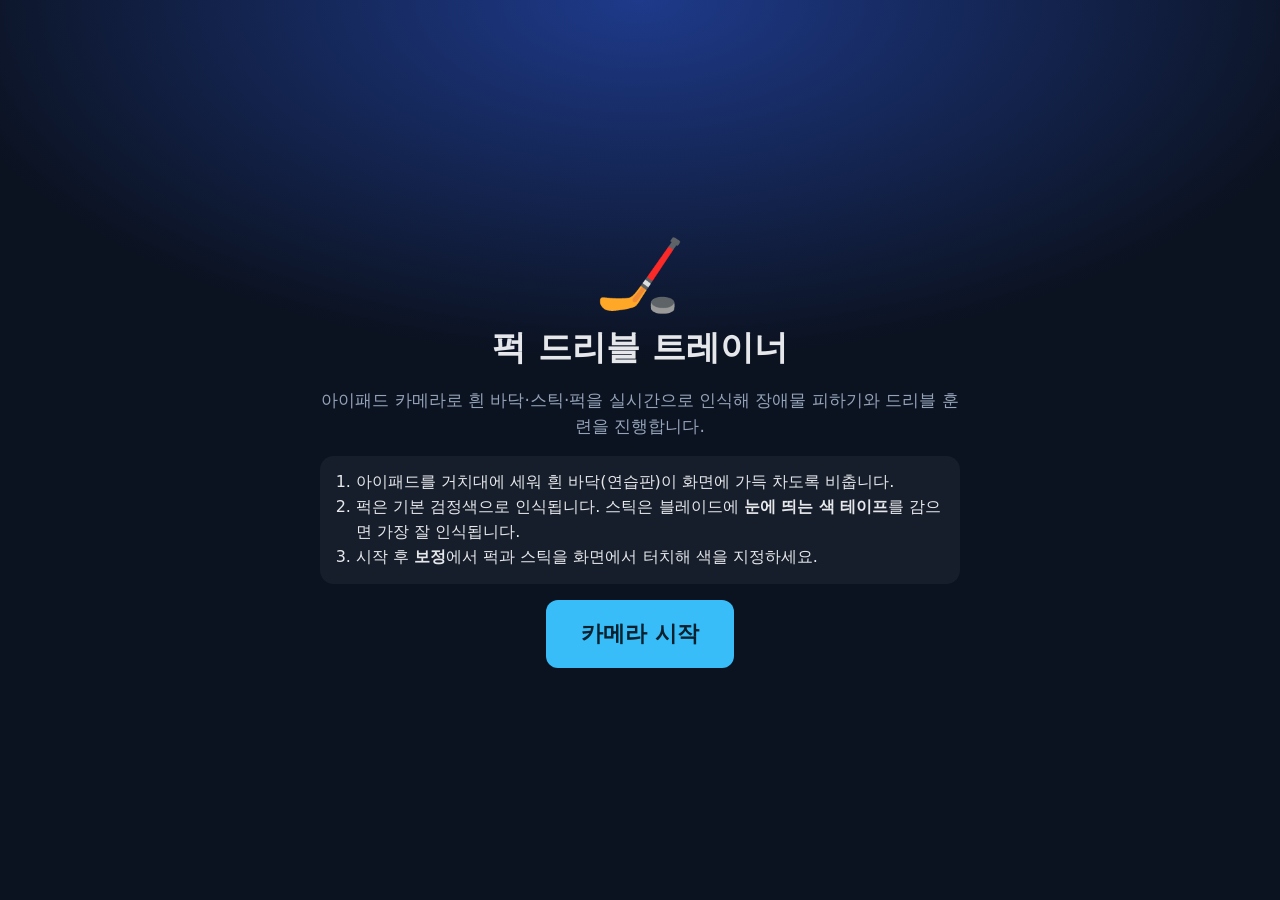
==== index.html @ 7324db8f "아이패드 카메라 기반 퍽 드리블 트레이너 게임 구현 - getUserMedia + Canvas로 흰 바닥·퍽·스틱을 실시간 인식하는 순수 JS 영상처리(vision.js)   · " ====
<!doctype html>
<html lang="ko">
<head>
  <meta charset="UTF-8" />
  <meta name="viewport" content="width=device-width, initial-scale=1.0, viewport-fit=cover, user-scalable=no" />
  <meta name="theme-color" content="#0b1220" />
  <meta name="apple-mobile-web-app-capable" content="yes" />
  <meta name="apple-mobile-web-app-status-bar-style" content="black-translucent" />
  <meta name="apple-mobile-web-app-title" content="퍽 드리블" />
  <meta name="mobile-web-app-capable" content="yes" />
  <link rel="manifest" href="manifest.webmanifest" />
  <link rel="apple-touch-icon" href="icons/icon-180.png" />
  <link rel="icon" href="icons/icon.svg" type="image/svg+xml" />
  <title>퍽 드리블 트레이너</title>
  <link href="style.css" rel="stylesheet" />
</head>
<body>
  <main id="app">
    <!-- 카메라 영상 + 오버레이 -->
    <section id="stage">
      <div id="view" class="view">
        <video id="video" playsinline muted autoplay></video>
        <canvas id="overlay"></canvas>
        <canvas id="debug" class="hidden"></canvas>
        <div id="floor-handles" class="hidden">
          <button class="handle" data-i="0" aria-label="좌상단 모서리"></button>
          <button class="handle" data-i="1" aria-label="우상단 모서리"></button>
          <button class="handle" data-i="2" aria-label="우하단 모서리"></button>
          <button class="handle" data-i="3" aria-label="좌하단 모서리"></button>
        </div>
        <div id="tap-hint" class="tap-hint hidden"></div>
      </div>

      <!-- 상단 HUD -->
      <header id="hud" class="hud">
        <div class="hud-left">
          <span id="hud-mode" class="hud-mode">자유 연습</span>
          <span id="hud-instruction" class="hud-instruction"></span>
        </div>
        <div class="hud-center">
          <span id="hud-timer" class="hud-timer">--</span>
        </div>
        <div class="hud-right">
          <span id="hud-score" class="hud-score">0</span>
          <span id="hud-lives" class="hud-lives"></span>
        </div>
      </header>

      <!-- 인식 상태 -->
      <div id="status" class="status">
        <span class="chip" id="chip-floor"><i></i>바닥</span>
        <span class="chip" id="chip-puck"><i></i>퍽</span>
        <span class="chip" id="chip-stick"><i></i>스틱</span>
        <span class="chip chip-fps" id="chip-fps">-- fps</span>
      </div>

      <!-- 하단 컨트롤 -->
      <nav id="controls" class="controls">
        <button id="btn-mode" class="btn">모드</button>
        <button id="btn-floor-lock" class="btn">바닥 고정</button>
        <button id="btn-calib" class="btn">보정</button>
        <button id="btn-settings" class="btn">설정</button>
        <button id="btn-start" class="btn btn-primary">시작</button>
      </nav>
    </section>

    <!-- 시작 화면 -->
    <div id="splash" class="panel splash">
      <div class="splash-inner">
        <div class="logo">🏒</div>
        <h1>퍽 드리블 트레이너</h1>
        <p>아이패드 카메라로 흰 바닥·스틱·퍽을 실시간으로 인식해 장애물 피하기와 드리블 훈련을 진행합니다.</p>
        <ol class="tips">
          <li>아이패드를 거치대에 세워 흰 바닥(연습판)이 화면에 가득 차도록 비춥니다.</li>
          <li>퍽은 기본 검정색으로 인식됩니다. 스틱은 블레이드에 <b>눈에 띄는 색 테이프</b>를 감으면 가장 잘 인식됩니다.</li>
          <li>시작 후 <b>보정</b>에서 퍽과 스틱을 화면에서 터치해 색을 지정하세요.</li>
        </ol>
        <button id="btn-camera" class="btn btn-primary btn-big">카메라 시작</button>
        <p id="splash-error" class="error hidden"></p>
      </div>
    </div>

    <!-- 모드 선택 -->
    <div id="panel-mode" class="panel modal hidden">
      <div class="modal-card">
        <header><h2>모드 선택</h2><button class="btn btn-ghost btn-close" data-close="panel-mode">닫기</button></header>
        <div id="mode-list" class="mode-list"></div>
        <div class="versus-row">
          <label class="switch"><input type="checkbox" id="versus-toggle" /><span>2인 대결 (번갈아 플레이)</span></label>
          <div id="versus-names" class="versus-names hidden">
            <input id="p1-name" type="text" maxlength="10" placeholder="플레이어 1" value="플레이어 1" />
            <input id="p2-name" type="text" maxlength="10" placeholder="플레이어 2" value="플레이어 2" />
          </div>
        </div>
      </div>
    </div>

    <!-- 설정 -->
    <div id="panel-settings" class="panel modal hidden">
      <div class="modal-card">
        <header><h2>설정</h2><button class="btn btn-ghost btn-close" data-close="panel-settings">닫기</button></header>
        <div class="settings-grid">
          <label>카메라
            <select id="sel-camera"></select>
          </label>
          <label class="switch"><input type="checkbox" id="set-mirror" checked /><span>좌우 반전(거울 모드)</span></label>
          <label class="switch"><input type="checkbox" id="set-debug" /><span>인식 마스크 표시(디버그)</span></label>
          <label class="switch"><input type="checkbox" id="set-sound" checked /><span>효과음</span></label>

          <label>바닥 밝기 기준 <output id="out-whiteV"></output>
            <input type="range" id="set-whiteV" min="80" max="240" step="1" />
          </label>
          <label>바닥 채도 허용 <output id="out-whiteC"></output>
            <input type="range" id="set-whiteC" min="10" max="120" step="1" />
          </label>
          <label>퍽 색 허용 오차 <output id="out-puckTol"></output>
            <input type="range" id="set-puckTol" min="20" max="200" step="1" />
          </label>
          <label>스틱 색 허용 오차 <output id="out-stickTol"></output>
            <input type="range" id="set-stickTol" min="20" max="200" step="1" />
          </label>
          <label>바닥 영역
            <select id="set-floorMode">
              <option value="auto">자동 감지(흰색 영역)</option>
              <option value="manual">수동 지정(모서리 드래그)</option>
            </select>
          </label>
          <label>난이도
            <select id="set-difficulty">
              <option value="easy">쉬움</option>
              <option value="normal" selected>보통</option>
              <option value="hard">어려움</option>
            </select>
          </label>
        </div>
        <div class="row">
          <button id="btn-reset-settings" class="btn btn-ghost">설정 초기화</button>
          <button id="btn-reset-scores" class="btn btn-ghost">기록 초기화</button>
        </div>
      </div>
    </div>

    <!-- 보정 -->
    <div id="panel-calib" class="panel modal hidden">
      <div class="modal-card">
        <header><h2>인식 보정</h2><button class="btn btn-ghost btn-close" data-close="panel-calib">닫기</button></header>
        <p class="muted">물체를 바닥 위에 놓고 버튼을 누른 뒤, 화면에서 해당 물체를 정확히 터치하세요. 색과 크기를 자동으로 학습합니다.</p>
        <div class="calib-grid">
          <div class="calib-item">
            <span class="swatch" id="swatch-puck"></span>
            <div><b>퍽</b><small id="calib-puck-desc">기본: 검정</small></div>
            <button class="btn" data-calib="puck">터치로 지정</button>
            <button class="btn btn-ghost" data-calib-reset="puck">기본값</button>
          </div>
          <div class="calib-item">
            <span class="swatch" id="swatch-stick"></span>
            <div><b>스틱(블레이드/테이프)</b><small id="calib-stick-desc">미지정</small></div>
            <button class="btn" data-calib="stick">터치로 지정</button>
            <button class="btn btn-ghost" data-calib-reset="stick">해제</button>
          </div>
        </div>
        <p class="muted">팁: 스틱 테이프와 퍽의 색이 같으면(둘 다 검정) 서로 붙었을 때 잠시 구분이 어려워집니다. 주황·파랑 등 바닥과 퍽 모두와 다른 색을 추천합니다.</p>
      </div>
    </div>

    <!-- 결과 -->
    <div id="panel-result" class="panel modal hidden">
      <div class="modal-card">
        <header><h2 id="result-title">결과</h2><button class="btn btn-ghost btn-close" data-close="panel-result">닫기</button></header>
        <div id="result-body" class="result-body"></div>
        <div class="row">
          <button id="btn-result-again" class="btn btn-primary">다시 하기</button>
          <button id="btn-result-next" class="btn btn-primary hidden">다음 플레이어</button>
        </div>
      </div>
    </div>

    <div id="toast" class="toast hidden"></div>
  </main>

  <script type="module" src="src/main.js"></script>
</body>
</html>
---- style.css ----
:root {
  --bg: #0b1220;
  --panel: rgba(15, 23, 42, 0.86);
  --card: #111a2e;
  --text: #e5e7eb;
  --muted: #94a3b8;
  --accent: #38bdf8;
  --accent-2: #f59e0b;
  --good: #22c55e;
  --bad: #ef4444;
  --warn: #f59e0b;
  --radius: 14px;
  --safe-top: env(safe-area-inset-top, 0px);
  --safe-bottom: env(safe-area-inset-bottom, 0px);
  --safe-left: env(safe-area-inset-left, 0px);
  --safe-right: env(safe-area-inset-right, 0px);
}

* { box-sizing: border-box; -webkit-tap-highlight-color: transparent; }
html, body { margin: 0; height: 100%; background: var(--bg); color: var(--text);
  font-family: -apple-system, BlinkMacSystemFont, "Apple SD Gothic Neo", "Pretendard", "Noto Sans KR", system-ui, sans-serif;
  overscroll-behavior: none; touch-action: manipulation; user-select: none; -webkit-user-select: none; }
button, input, select { font: inherit; color: inherit; }
.hidden { display: none !important; }

#app { position: fixed; inset: 0; overflow: hidden; }

/* ---------- 스테이지 ---------- */
#stage { position: absolute; inset: 0; display: flex; align-items: center; justify-content: center; background: #000; }
.view { position: relative; max-width: 100%; max-height: 100%; aspect-ratio: 4 / 3; width: 100%; }
.view video, .view canvas { position: absolute; inset: 0; width: 100%; height: 100%; display: block; }
.view video { object-fit: fill; background: #000; }
.view.mirror video { transform: scaleX(-1); }
#overlay { pointer-events: none; }
#debug { pointer-events: none; opacity: 0.55; mix-blend-mode: screen; }

#floor-handles .handle { position: absolute; width: 44px; height: 44px; margin: -22px 0 0 -22px; border-radius: 50%;
  border: 3px solid var(--accent); background: rgba(56, 189, 248, 0.25); padding: 0; touch-action: none; }
#floor-handles .handle:active { background: rgba(56, 189, 248, 0.6); }

.tap-hint { position: absolute; left: 50%; top: 50%; transform: translate(-50%, -50%); background: rgba(15, 23, 42, 0.9);
  border: 2px solid var(--accent); border-radius: var(--radius); padding: 16px 22px; font-size: 20px; text-align: center; pointer-events: none; }

/* ---------- HUD ---------- */
.hud { position: absolute; top: var(--safe-top); left: var(--safe-left); right: var(--safe-right); display: grid;
  grid-template-columns: 1fr auto 1fr; align-items: center; padding: 10px 16px; pointer-events: none;
  background: linear-gradient(rgba(0,0,0,0.6), rgba(0,0,0,0)); }
.hud-left { display: flex; flex-direction: column; gap: 2px; }
.hud-mode { font-weight: 700; font-size: 18px; letter-spacing: 0.02em; }
.hud-instruction { color: var(--accent-2); font-size: 16px; min-height: 1.2em; }
.hud-center { text-align: center; }
.hud-timer { font-variant-numeric: tabular-nums; font-size: 34px; font-weight: 800; }
.hud-right { text-align: right; display: flex; flex-direction: column; align-items: flex-end; }
.hud-score { font-size: 30px; font-weight: 800; font-variant-numeric: tabular-nums; }
.hud-lives { font-size: 18px; letter-spacing: 2px; min-height: 1.2em; }

.status { position: absolute; left: calc(var(--safe-left) + 12px); bottom: calc(var(--safe-bottom) + 76px); display: flex; gap: 8px; pointer-events: none; }
.chip { display: inline-flex; align-items: center; gap: 6px; background: rgba(15,23,42,0.75); border-radius: 999px; padding: 5px 11px; font-size: 13px; }
.chip i { width: 9px; height: 9px; border-radius: 50%; background: #64748b; }
.chip.ok i { background: var(--good); box-shadow: 0 0 8px var(--good); }
.chip.warn i { background: var(--warn); }
.chip.bad i { background: var(--bad); }
.chip-fps { color: var(--muted); font-variant-numeric: tabular-nums; }

/* ---------- 컨트롤 ---------- */
.controls { position: absolute; left: var(--safe-left); right: var(--safe-right); bottom: var(--safe-bottom); display: flex; gap: 10px;
  justify-content: center; padding: 10px 16px 14px; background: linear-gradient(rgba(0,0,0,0), rgba(0,0,0,0.65)); }
.btn { border: 1px solid rgba(148,163,184,0.35); background: rgba(30,41,59,0.9); color: var(--text); border-radius: 12px;
  padding: 12px 18px; font-size: 16px; font-weight: 600; min-height: 48px; cursor: pointer; }
.btn:active { transform: scale(0.97); }
.btn-primary { background: var(--accent); color: #06202e; border-color: transparent; }
.btn-primary.stop { background: var(--bad); color: #fff; }
.btn-ghost { background: transparent; }
.btn.active { border-color: var(--accent); box-shadow: inset 0 0 0 1px var(--accent); }
.btn-big { font-size: 22px; padding: 18px 34px; }
.btn-close { padding: 8px 14px; }

/* ---------- 패널 ---------- */
.panel { position: absolute; inset: 0; z-index: 10; }
.splash { background: radial-gradient(1200px 600px at 50% 0%, #1e3a8a 0%, var(--bg) 60%); display: flex; align-items: center; justify-content: center;
  padding: calc(var(--safe-top) + 24px) 24px calc(var(--safe-bottom) + 24px); overflow: auto; }
.splash-inner { max-width: 640px; text-align: center; }
.logo { font-size: 72px; }
.splash h1 { margin: 8px 0 12px; font-size: 34px; }
.splash p { color: var(--muted); font-size: 17px; line-height: 1.5; }
.tips { text-align: left; color: var(--text); line-height: 1.55; font-size: 16px; background: rgba(255,255,255,0.05); border-radius: var(--radius); padding: 14px 14px 14px 36px; }
.error { color: #fca5a5 !important; white-space: pre-line; }

.modal { background: rgba(2, 6, 23, 0.6); display: flex; align-items: center; justify-content: center; padding: 20px; backdrop-filter: blur(6px); }
.modal-card { background: var(--card); border: 1px solid rgba(148,163,184,0.2); border-radius: 18px; width: min(760px, 100%); max-height: 100%;
  overflow: auto; padding: 18px 20px 22px; }
.modal-card header { display: flex; justify-content: space-between; align-items: center; margin-bottom: 10px; }
.modal-card h2 { margin: 0; font-size: 22px; }
.muted { color: var(--muted); font-size: 14px; line-height: 1.5; }
.row { display: flex; gap: 10px; margin-top: 14px; flex-wrap: wrap; }

.mode-list { display: grid; grid-template-columns: repeat(auto-fill, minmax(220px, 1fr)); gap: 10px; }
.mode-card { text-align: left; background: rgba(255,255,255,0.04); border: 1px solid rgba(148,163,184,0.25); border-radius: 14px; padding: 14px; cursor: pointer; }
.mode-card.selected { border-color: var(--accent); background: rgba(56,189,248,0.12); }
.mode-card b { display: block; font-size: 17px; margin-bottom: 4px; }
.mode-card small { color: var(--muted); display: block; line-height: 1.4; }
.mode-card .best { margin-top: 8px; font-size: 13px; color: var(--accent-2); }
.versus-row { margin-top: 14px; }
.versus-names { display: flex; gap: 10px; margin-top: 10px; }
.versus-names input { flex: 1; background: rgba(255,255,255,0.06); border: 1px solid rgba(148,163,184,0.3); border-radius: 10px; padding: 10px 12px; }

.switch { display: flex; align-items: center; gap: 10px; font-size: 15px; }
.switch input { width: 22px; height: 22px; accent-color: var(--accent); }

.settings-grid { display: grid; grid-template-columns: repeat(auto-fill, minmax(300px, 1fr)); gap: 12px 18px; }
.settings-grid label { display: flex; flex-direction: column; gap: 6px; font-size: 14px; color: var(--muted); }
.settings-grid label.switch { flex-direction: row; color: var(--text); }
.settings-grid output { float: right; color: var(--text); margin-left: 6px; }
.settings-grid select, .settings-grid input[type="range"] { width: 100%; }
.settings-grid select { background: rgba(255,255,255,0.06); border: 1px solid rgba(148,163,184,0.3); border-radius: 10px; padding: 10px 12px; color: var(--text); }
input[type="range"] { accent-color: var(--accent); height: 32px; }

.calib-grid { display: grid; gap: 10px; margin-top: 10px; }
.calib-item { display: grid; grid-template-columns: 36px 1fr auto auto; gap: 12px; align-items: center; background: rgba(255,255,255,0.04); border-radius: 12px; padding: 10px 12px; }
.calib-item small { display: block; color: var(--muted); }
.swatch { width: 32px; height: 32px; border-radius: 50%; border: 2px solid rgba(255,255,255,0.4); background: #000; }
.swatch.none { background: repeating-linear-gradient(45deg, #334155 0 6px, #1e293b 6px 12px); }

.result-body { display: grid; grid-template-columns: repeat(auto-fill, minmax(160px, 1fr)); gap: 10px; }
.stat { background: rgba(255,255,255,0.05); border-radius: 12px; padding: 12px; }
.stat small { display: block; color: var(--muted); font-size: 13px; }
.stat b { font-size: 26px; font-variant-numeric: tabular-nums; }
.stat.full { grid-column: 1 / -1; }
.stat.winner b { color: var(--accent-2); }

.toast { position: absolute; left: 50%; top: 18%; transform: translateX(-50%); background: rgba(15,23,42,0.92); border: 1px solid rgba(148,163,184,0.3);
  border-radius: 999px; padding: 10px 18px; font-size: 16px; z-index: 20; pointer-events: none; animation: toast-in 0.2s ease-out; }
@keyframes toast-in { from { opacity: 0; transform: translate(-50%, -8px); } to { opacity: 1; transform: translate(-50%, 0); } }

@media (orientation: portrait) {
  .hud-timer { font-size: 26px; }
  .hud-score { font-size: 24px; }
  .controls { flex-wrap: wrap; }
}
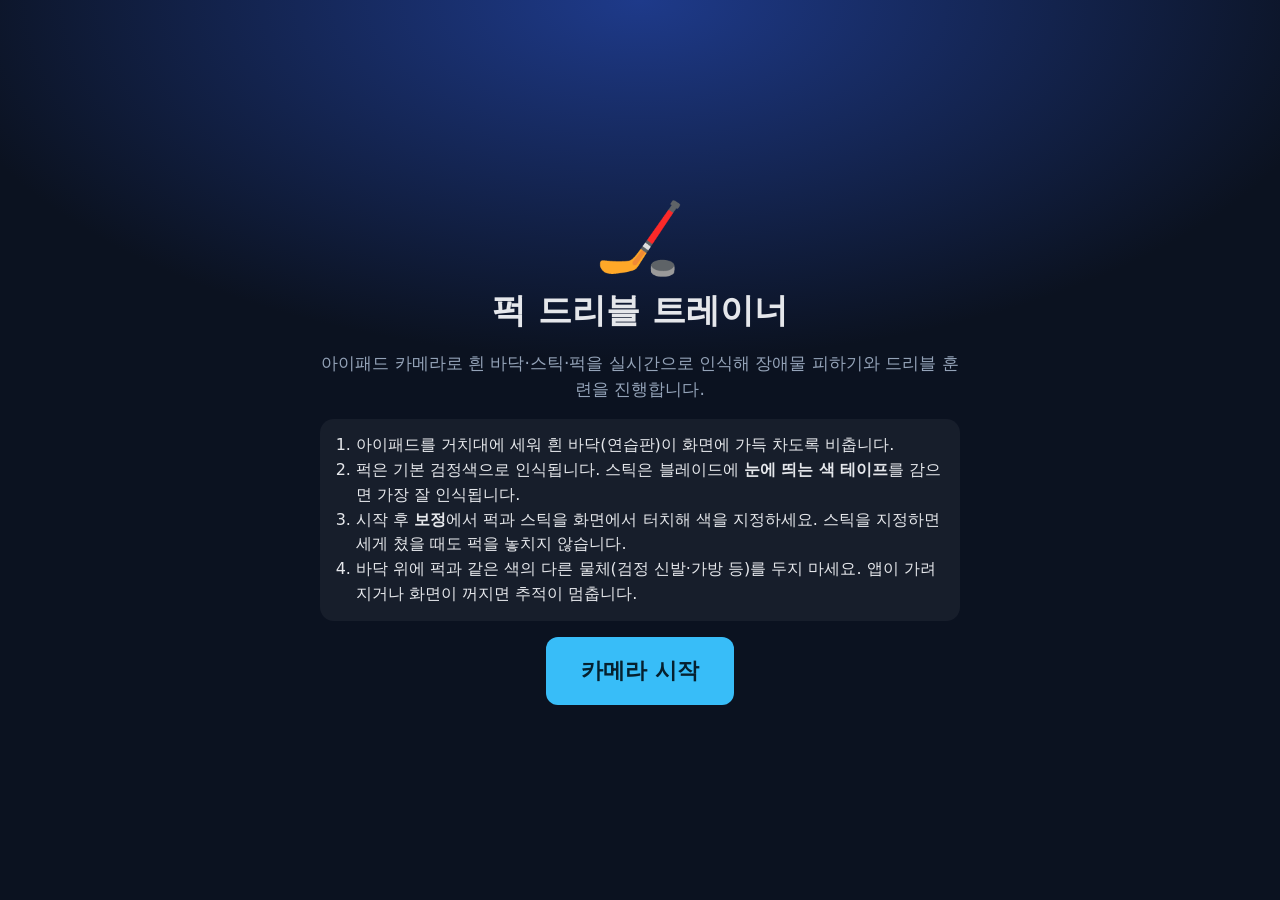
==== commit f4b44c8a: "이전 프로젝트 리뷰 사항 반영: 추적 게이트·색 매칭·게임 공정성 개선 - 퍽 선택: 보정 터치 위치 시드, 예측 위치 기반 근접 점수, 스틱 근접/고속 시 탐색 범위 확대,   " ====
--- a/index.html
+++ b/index.html
@@ -73,7 +73,8 @@
         <ol class="tips">
           <li>아이패드를 거치대에 세워 흰 바닥(연습판)이 화면에 가득 차도록 비춥니다.</li>
           <li>퍽은 기본 검정색으로 인식됩니다. 스틱은 블레이드에 <b>눈에 띄는 색 테이프</b>를 감으면 가장 잘 인식됩니다.</li>
-          <li>시작 후 <b>보정</b>에서 퍽과 스틱을 화면에서 터치해 색을 지정하세요.</li>
+          <li>시작 후 <b>보정</b>에서 퍽과 스틱을 화면에서 터치해 색을 지정하세요. 스틱을 지정하면 세게 쳤을 때도 퍽을 놓치지 않습니다.</li>
+          <li>바닥 위에 퍽과 같은 색의 다른 물체(검정 신발·가방 등)를 두지 마세요. 앱이 가려지거나 화면이 꺼지면 추적이 멈춥니다.</li>
         </ol>
         <button id="btn-camera" class="btn btn-primary btn-big">카메라 시작</button>
         <p id="splash-error" class="error hidden"></p>
